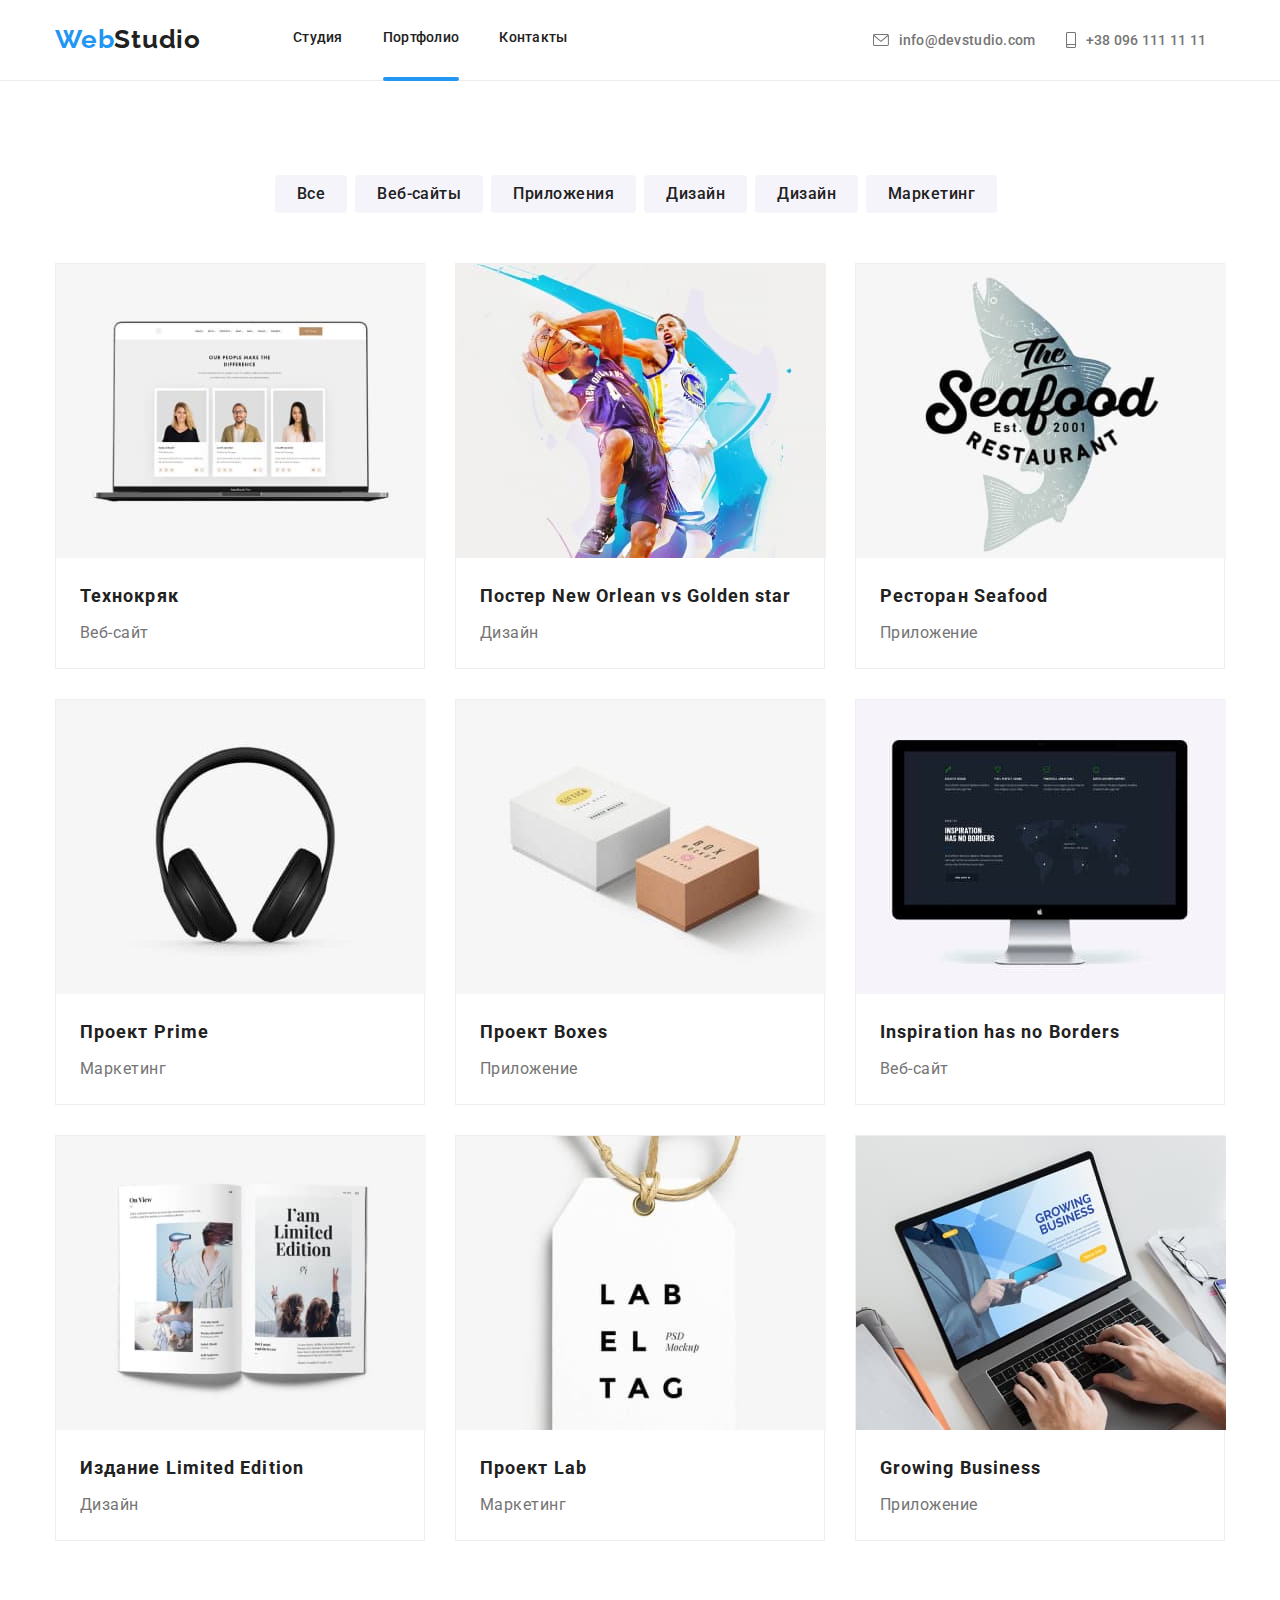
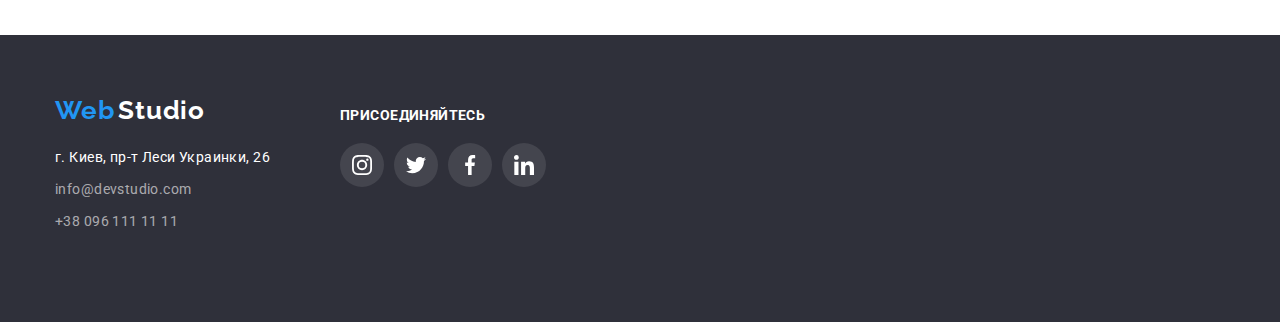
==== portfolio.html @ ade5ae38 "creation" ====
<!DOCTYPE html>
<html lang="en">
  <head>
    <meta charset="UTF-8" />
    <meta name="viewport" content="width=device-width, initial-scale=1.0" />
    <title>portfolio</title>
    <link rel="stylesheet" href="https://cdnjs.cloudflare.com/ajax/libs/modern-normalize/1.0.0/modern-normalize.css" />
    <link
      rel="stylesheet"
      href="https://fonts.googleapis.com/css2?family=Raleway:wght@400;700;800;900&family=Roboto:wght@400;500;700;900&display=swap"
    />
    <link rel="stylesheet" href="./css/styles.css" />
  </head>

  <body>
    <!--шапка страницы-->
    <header class="header">
      <div class="container">
        <nav class="navigation">
          <!--логтип-->
          <a class="logo-link" lang="en" href="WebStudio"><span class="logo-web">Web</span><span class="logo-studio">Studio</span></a>
          <!--ссылки на разделы-->
          <ul class="navigation-list">
            <li class="nav-list-item">
              <a class="navigation-link" href="./index.html" class="link-menu-link">Студия</a>
            </li>
            <li class="nav-list-item">
              <a class="navigation-link current-page-portfolio" href="./portfolio.html" class="link-menu-link">Портфолио</a>
            </li>
            <li class="nav-list-item">
              <a class="navigation-link" href="" class="link-menu-link">Контакты</a>
            </li>
          </ul>
          <!--контактная информация-->
          <address class="address">
            <ul class="address-list-list">
              <li class="address-list-item">
                <a class="address-mail-link link" href="mailto:info@devstudio.com">
                  <svg class="mail-envelope">
                    <use href="./sprite.svg#envelope"></use>
                  </svg>
                  info@devstudio.com</a
                >
              </li>
              <li class="address-list-item">
                <a class="address-tel-link link" href="tel:+380961111111">
                  <svg class="smart">
                    <use href="./sprite.svg#smartphone"></use>
                  </svg>
                  +38 096 111 11 11</a
                >
              </li>
            </ul>
          </address>
        </nav>
      </div>
    </header>
    <main>
      <!--ссылки на виды работ-->
      <section class="completed">
        <div class="container">
          <ul class="knobs">
            <li class="knobs-name">
              <a href="Все"><button class="knobs-item" type="button">Все</button></a>
            </li>
            <li class="knobs-name">
              <a href="Веб-сайты"> <button class="knobs-item" type="button">Веб-сайты</button></a>
            </li>
            <li class="knobs-name">
              <a href="Приложения"> <button class="knobs-item" type="button">Приложения</button></a>
            </li>
            <li class="knobs-name">
              <a href="Дизайн"><button class="knobs-item" type="button">Дизайн</button></a>
            </li>
            <li class="knobs-name">
              <a href="Дизайн"><button class="knobs-item" type="button">Дизайн</button></a>
            </li>
            <li class="knobs-name">
              <a href="Маркетинг"><button class="knobs-item" type="button">Маркетинг</button></a>
            </li>
          </ul>

          <ul class="work-description">
            <li class="work-desc-container">
              <a class="link work-desc-cont-link" href="">
                <div class="box">
                  <img src="./imj-portfolio/imgTechnokryak.jpg" alt="открытый ноутбук с картинкой" width="370" height="294" />
                  <div class="overlay">
                    <p class="what-is-it">
                      Технокряк это современная площадка распространения коронавируса. Компании используют эту платформу для цифрового
                      шпионажа и атак
                      на защищённые сервера конкурентов.
                    </p>
                  </div>
                </div>
                <div class="work-card">
                  <h2 class="company-works">Технокряк</h2>
                  <p class="description">Веб-сайт</p>
                </div>
              </a>
                
            </li>
            <li class="work-desc-container">
              <a class="link work-desc-cont-link" href="">
                <div class="box">
              <img src="./imj-portfolio/imgPoster.jpg" alt="два баскетболиста борются за мяч" width="370" height="294" />
              <div class="overlay">
                <p class="what-is-it">
                  Технокряк это современная площадка распространения коронавируса. Компании используют эту платформу для цифрового
                  шпионажа и атак
                  на защищённые сервера конкурентов.
                </p>
              </div>
              </div>
              <div class="work-card">
                <h2 class="company-works">Постер <span lang="en">New Orlean vs Golden star</span></h2>
                <p class="description">Дизайн</p>
              </div>
              </a>
            </li>
            <li class="work-desc-container">
              <a class="link work-desc-cont-link" href="">
              <div class="box">
              <img src="./imj-portfolio/imgSeaFood.jpg" alt="логотип ресторана" width="370" height="294" />
              <div class="overlay">
                <p class="what-is-it">
                  Технокряк это современная площадка распространения коронавируса. Компании используют эту платформу для цифрового
                  шпионажа и атак
                  на защищённые сервера конкурентов.
                </p>
              </div>
              </div>
              <div class="work-card">
                <h2 class="company-works">Ресторан <span lang="en">Seafood</span></h2>
                <p class="description">Приложение</p>
              </div>
              </a>
            </li>
            <li class="work-desc-container">
              <a class="link work-desc-cont-link" href="">
                <div class="box">
              <img src="./imj-portfolio/imgPrime.jpg" alt="наушники" width="370" height="294" />
              <div class="overlay">
                <p class="what-is-it">
                  Технокряк это современная площадка распространения коронавируса. Компании используют эту платформу для цифрового
                  шпионажа и атак
                  на защищённые сервера конкурентов.
                </p>
              </div>
              </div>
              <div class="work-card">
                <h2 class="company-works">Проект<span lang="en"> Prime</span></h2>
                <p class="description">Маркетинг</p>
              </div>
              </a>

            </li>
            <li class="work-desc-container">
              <a class="link work-desc-cont-link" href="">
                <div class="box">
              <img src="./imj-portfolio/imgBoxes.jpg" alt="две коробки" width="370" height="294" />
              <div class="overlay">
                <p class="what-is-it">
                  Технокряк это современная площадка распространения коронавируса. Компании используют эту платформу для цифрового
                  шпионажа и атак
                  на защищённые сервера конкурентов.
                </p>
              </div>
              </div>
              <div class="work-card">
                <h2 class="company-works">Проект <span lang="en"> Boxes</span></h2>
                <p class="description">Приложение</p>
              </div>
              </a>
            </li>
            <li class="work-desc-container">
              <a class="link work-desc-cont-link" href="">
                <div class="box">
              <img src="./imj-portfolio/imgInspiration.jpg" alt="монитор" width="370" height="294" />
              <div class="overlay">
                <p class="what-is-it">
                  Технокряк это современная площадка распространения коронавируса. Компании используют эту платформу для цифрового
                  шпионажа и атак
                  на защищённые сервера конкурентов.
                </p>
              </div>
              </div>
              <div class="work-card">
                <h2 class="company-works"><span lang="en">Inspiration has no Borders</span></h2>
                <p class="description">Веб-сайт</p>
              </div>
              </a>
            </li>
            <li class="work-desc-container">
              <a class="link work-desc-cont-link" href="">
                <div class="box">
              <img src="./imj-portfolio/imgIimitedEdition.jpg" alt="открытая книга" width="370" height="294" />
              <div class="overlay">
                <p class="what-is-it">
                  Технокряк это современная площадка распространения коронавируса. Компании используют эту платформу для цифрового
                  шпионажа и атак
                  на защищённые сервера конкурентов.
                </p>
              </div>
              </div>
              <div class="work-card">
                <h2 class="company-works">Издание <span lang="en">Limited Edition</span></h2>
                <p class="description">Дизайн</p>
              </div>
              </a>
            </li>
            <li class="work-desc-container">
              <a class="link work-desc-cont-link" href="">
                <div class="box">
              <img src="./imj-portfolio/imgLab.jpg" alt="красивая этикетка" width="370" height="294" />
              <div class="overlay">
                <p class="what-is-it">
                  Технокряк это современная площадка распространения коронавируса. Компании используют эту платформу для цифрового
                  шпионажа и атак
                  на защищённые сервера конкурентов.
                </p>
              </div>
              </div>
              <div class="work-card">
                <h2 class="company-works">Проект <span lang="en">Lab</span></h2>
                <p class="description">Маркетинг</p>
              </div>
              </a>
            </li>
            <li class="work-desc-container">
              <a class="link work-desc-cont-link" href="">
                <div class="box">
              <img src="./imj-portfolio/imgGrowing.jpg" alt="работа на ноутбуке" width="370" height="294" />
              <div class="overlay">
                <p class="what-is-it">
                  Технокряк это современная площадка распространения коронавируса. Компании используют эту платформу для цифрового
                  шпионажа и атак
                  на защищённые сервера конкурентов.
                </p>
              </div>
              </div>
              <div class="work-card">
                <h2 class="company-works"><span lang="en">Growing Business</span></h2>
                <p class="description">Приложение</p>
              </div>
              </a>
            </li>
          </ul>
        </div>
      </section>
    </main>
    <footer class="footer-dark">
      <div class="container">
        <address class="address">
          <div class="logo-container">
            <a class="logo-link" href="WebStudio"><span class="logo-web">Web</span> <span class="logo-studio-footer">Studio</span></a>
            <ul class="footer-list">
              <li>
                <a class="footer-map" href="https://goo.gl/maps/9hXhkvQrHoETYkARA" target="_blank">
                  <p class="text">г. Киев, пр-т Леси Украинки, 26</p>
                </a>
              </li>
              <li>
                <a class="footer-mail" href="mailto:info@example.com">info@devstudio.com</a>
              </li>
              <li>
                <a class="footer-tel" href="tel:+380961111111">+38 096 111 11 11</a>
              </li>
            </ul>
          </div>

          <div class="social-links-footer">
            <h3 class="unite">ПРИСОЕДИНЯЙТЕСЬ</h3>
            <ul class="footer-social-networks-list">
              <li class="footer-social-networks-item">
                <a class="footer-social-networks-icon" href="">
                  <svg class="footer-svg">
                    <use href="./sprite.svg#instagram-2-2"></use>
                  </svg>
                </a>
              </li>
              <li class="footer-social-networks-item">
                <a class="footer-social-networks-icon" href="">
                  <svg class="footer-svg">
                    <use href="./sprite.svg#twitter"></use>
                  </svg>
                </a>
              </li>
              <li class="footer-social-networks-item">
                <a class="footer-social-networks-icon" href="">
                  <svg class="footer-svg">
                    <use href="./sprite.svg#facebook"></use>
                  </svg>
                </a>
              </li>
              <li class="footer-social-networks-item">
                <a class="footer-social-networks-icon" href="">
                  <svg class="footer-svg">
                    <use href="./sprite.svg#linkedin"></use>
                  </svg>
                </a>
              </li>
            </ul>
          </div>
        </address>
      </div>
    </footer>
  </body>
</html>
---- css/styles.css ----
:root {
  --accent-font: "Roboto", sans-serif;
  --secondary-font: "Raleway", sans-serif;
  --accent-color: #757575;
  --secondary-color: #212121;
  --hover-color: #2196f3;
}
html {
  box-sizing: border-box;
}
*,
*::before,
*::after {
  margin: 0;
  padding: 0;
}

body {
  font-family: "Roboto", sans-serif;
  font-style: normal;
}
img {
  display: block;
}

ul {
  list-style: none;
  display: flex;
}

a {
  text-decoration: none;
}
p,
ul,
h1,
h2,
h3 {
  margin: 0;
  padding: 0;
}

.container {
  width: 1200px;
  margin-left: auto;
  margin-right: auto;
  padding-left: 15px;
  padding-right: 15px;
  /*outline: 1px solid red;*/
  /*background-color: aqua;*/
}

.section {
  padding-top: 94px;
  /*padding-bottom: 94px;*/
}
/*.flexbox {
  display: flex;
}*/
.link {
  text-decoration: none;
}

.list {
  display: flex;
  flex-direction: row;
  list-style: none;
}

/*header*/
/*.header {
  display: flex;
  align-items: baseline;
  padding-top: 24px;
  padding-bottom: 25px;
  background-color: #ffffff;
}*/
/*BACKDROP!!!*/
.backdrop {
  position: fixed;
  top: 0;
  left: 0;
  width: 100%;
  height: 100%;
  background-color: rgba(0, 0, 0, 0.2);
}
.modal {
  position: absolute;
  top: 50%;
  left: 50%;
  transform: translate(-50%, -50%);
  width: 528px;
  height: 581px;
  background-color: #ffffff;
  box-shadow: 0px 1px 3px rgba(0, 0, 0, 0.12), 0px 1px 1px rgba(0, 0, 0, 0.14), 0px 2px 1px rgba(0, 0, 0, 0.2);
  border-radius: 4px;
  transform: translate(-50%, -50%);
  transition: transform 500ms cubic-bezier(0.4, 0, 0.2, 1);
}
.backdrop.is-hidden {
  visibility: hidden;
  opacity: 0;
  pointer-events: none;
}

.backdrop.is-hidden .modal {
  transform: translate(-50%, -200%);
}
.close-button {
  position: absolute;
  top: 8px;
  right: 8px;
  width: 30px;
  height: 30px;
  border: 1px solid rgba(0, 0, 0, 0.1);
  border-radius: 50%;
  background-color: #fff;
  /*cursor: pointer;*/
}
.close-pic {
  position: absolute;
  width: 11px;
  height: 11px;
  top: 0;
  left: 0;
  color: #000000;
  padding-top: 8px;
  padding-bottom: 10px;
  cursor: pointer;
}

.header {
  padding-top: 24px;
  padding-bottom: 25px;
  background-color: #ffffff;
}
header {
  border-bottom: 1px solid #ececec;
}

.header .container {
  display: flex;
}

.logo-web {
  font-family: "Raleway", sans-serif;
  text-decoration: none;
  font-style: normal;
  font-weight: bold;
  font-size: 26px;
  line-height: 31px;
  /* identical to box height */
  letter-spacing: 0.03em;
  color: #2196f3;
}
.logo-studio {
  font-family: "Raleway", sans-serif;
  text-decoration: none;
  font-style: normal;
  font-weight: bold;
  font-size: 26px;
  line-height: 31px;
  /* identical to box height */
  letter-spacing: 0.03em;
  color: #212121;
}

.navigation {
  display: flex;
  align-items: center;
}

.navigation-list {
  display: flex;
  margin-left: 92px;
}
.nav-list-item:not(:last-child) {
  margin-right: 40px;
}
.address-list-list {
  font-style: normal;
  display: flex;
  align-items: center;
  margin-left: 305px; /*auto;*/
  /*align-items: baseline;*/
}
.address {
  display: flex;
  font-style: normal;
}

.address-list-item:not(:last-child) {
  margin-right: 30px;
}

.navigation-link {
  color: var(--secondary-color);
  font-family: "Roboto", sans-serif;
  font-style: normal;
  font-weight: 500;
  font-size: 14px;
  line-height: 1.143;
  letter-spacing: 0.02em;
  transition: all 250ms cubic-bezier(0.4, 0, 0.2, 1);
  /*position: absolute;
  /*color: var(--secondary-color);*/
}
.current-page-studio::after,
.current-page-portfolio::after {
  content: "";
  display: block;
  width: 100%px;
  height: 4px;
  background-color: var(--hover-color);
  bottom: -30px;
  position: relative;
  border-radius: 2px;
}
/*.nav-list-item {
  position: relative;
}*/
.mail-envelope {
  /*display: block;*/
  width: 16px;
  height: 12px;
  margin-right: 10px;
  fill: currentcolor;
  /*background-color: var(--accent-color);*/
}

.smart {
  width: 10px;
  height: 16px;
  margin-right: 10px;
  fill: var(--accent-color);
}
.address-mail-link {
  display: flex;
  align-items: center;
  transition: all 250ms cubic-bezier(0.4, 0, 0.2, 1);
}
.address-tel-link {
  display: flex;
  align-items: center;
  transition: all 250ms cubic-bezier(0.4, 0, 0.2, 1);
}
.address-mail-link:hover .mail-envelope,
.address-tel-link:hover .smart,
.address-mail-link:focus .mail-envelope,
.address-tel-link:focus .smart {
  fill: var(--hover-color);
}
.address-mail-link,
.address-tel-link {
  font-family: "Roboto", sans-serif;
  font-style: normal;
  font-weight: 500;
  font-size: 14px;
  line-height: 1.143;
  letter-spacing: 0.02em;
  color: var(--accent-color);
}

.navigation-link:hover,
.navigation-link:focus,
.address-mail-link:hover,
.address-mail-link:focus,
.address-tel-link:hover,
.address-tel-link:focus {
  color: var(--hover-color);
  transition: all 250ms cubic-bezier(0.4, 0, 0.2, 1);
}
.navigation-link:hover::after,
.navigation-link:focus::after {
  fill: var(--hover-color);
  transition: all 250ms cubic-bezier(0.4, 0, 0.2, 1);
}

/*heroooooooo*/

.hero {
  border-top: var(--accent-color);
  background-image: linear-gradient(rgba(47, 48, 58, 0.4), rgba(47, 48, 58, 0.4)), url(../imj/hero-imj-compressed.jpg);
  background-color: #2f303a;
  background-repeat: no-repeat;
  /*background-position: 50% 50%;*/
  background-size: cover;
  text-align: center;
  padding-top: 200px;
  padding-bottom: 200px;
}

.container-hero {
  text-align: center;
}
.hero-title {
  max-width: 696px;
  font-weight: 900;
  font-size: 44px;
  line-height: 1.364;
  letter-spacing: 0.06em;
  text-transform: uppercase;
  color: #ffffff;
  margin-left: auto;
  margin-right: auto;
  margin-bottom: 30px;
}

.modal-btn {
  display: inline-flexbox;
  border-style: none;
  /*min-width: 200px;*/
  font-family: var(--accent-font);
  font-weight: 700;
  font-size: 16px;
  line-height: 1.875;
  letter-spacing: 0.06em;
  text-align: center;
  text-decoration: none;
  text-align: center;
  color: #ffffff;
  background-color: var(--hover-color);
  border-radius: 4px;
  padding: 10px 32px;
  min-width: 200px;
  transition: all 250ms cubic-bezier(0.4, 0, 0.2, 1);
  /*width: 200px;
  height: 50px;
  /*margin: 10px, 32px;*/
  /*padding: 10px, 32px;*/
}

.modal-btn:hover,
.modal-btn:focus {
  background-color: white;
  color: var(--hover-color);
  border-radius: 4px;
}

/*Advantage*/

/*.section advantage {
  /*padding-top: 94px;
  /*padding-bottom: 94px;
}*/

.container {
  width: 1200px;
  margin-left: auto;
  margin-right: auto;
  padding-left: 15px;
  padding-right: 15px;
}
.advantage-list {
  display: flex;
  justify-content: space-between;
  margin-bottom: 0px;
}
.advantage-list-item {
  width: 270px;
}

.advantage-title {
  margin-top: 30px;
  margin-bottom: 10px;
  font-weight: 700;
  font-size: 14px;
  line-height: 1.143;
  letter-spacing: 0.03em;
  text-transform: uppercase;
  color: var(--secondary-color);
}

.advantage-list-item::before {
  display: block;
  content: "";
  height: 120px;
  background-color: #f5f4fa;
  background-repeat: no-repeat;
  background-position: center;
  border-radius: 4px;
}

.pic-antena::before {
  background-image: url(../svg/antenna.svg);
}

.pic-clock::before {
  background-image: url(../svg/clock.svg);
}

.pic-diagram::before {
  background-image: url(../svg/diagram.svg);
}

.pic-astronaut::before {
  background-image: url(../svg/astronaut.svg);
}

.advantage-description {
  /*margin-bottom: 94px;*/
  padding: 270px, 75px;
  font-weight: 400;
  font-size: 14px;
  line-height: 1.714;
  letter-spacing: 0.03em;
  color: var(--accent-color);
}
.last {
  margin-bottom: 0px;
}
/*.advantage-list,
.advantage-list-item,*/
.advantage-title {
  /*margin-top: 0px;*/
  margin-bottom: 10px;
}

.advantage-item::before {
  content: "";
  width: 270px;
  height: 120px;
}

/*profile*/

.section profile {
  margin-top: 94px;
  margin-bottom: 94px;
}
.profile {
  margin-bottom: 50px;
  font-weight: 700;
  font-size: 36px;
  line-height: 1.167;
  text-align: center;
  letter-spacing: 0.03em;
  color: var(--secondary-color);
}
.profile-description {
  display: flex;
  justify-content: space-between;
}
.profile-list-img {
  margin-right: 30px;
  margin-left: 0px;
  width: 370px;
  height: 294px;
}
.profile-pic-last {
  position: relative;
  margin-left: 0px;
}
.profile-pic {
  position: relative;
}
.profile-item {
  display: flex;
  position: absolute;
  bottom: 0px;
  justify-content: center;
  align-items: center;
  width: 100%;
  height: 70px;
  background: rgba(47, 48, 58, 0.8);
}
.profile-label {
  font-weight: 900;
  font-size: 14px;
  line-height: 1.143;
  text-align: center;
  letter-spacing: 0.03em;
  text-transform: uppercase;
  color: #ffffff;
}
/*TEAM*/

.title-team {
  margin-bottom: 50px;
  border-top: 0px;
  font-weight: 700;
  font-size: 36px;
  line-height: 1.167;
  text-align: center;
  letter-spacing: 0.03em;
  color: var(--secondary-color);
}

.workers {
  background-color: #f5f4fa;
  padding-top: 94px;
  padding-bottom: 94px;
}

.team-list {
  display: flex;
  justify-content: space-between;
  align-items: center;
  /*flex-wrap: nowrap;*/
}
.name-description {
  margin-top: 30px;
}

.member-list-subtitle {
  margin-bottom: 10px;
  font-weight: 500;
  font-size: 16px;
  line-height: 1.187;
  text-align: center;
  letter-spacing: 0.03em;
}
.item-team {
  width: 270px;
  background: #ffffff;
  box-shadow: 0px 1px 3px rgba(0, 0, 0, 0.12), 0px 1px 1px rgba(0, 0, 0, 0.14), 0px 2px 1px rgba(0, 0, 0, 0.2);
  border-radius: 0px 0px 4px 4px;
}

.members-list {
  display: flex;
  justify-content: space-between;
}

.member-list-description {
  font-weight: 400;
  font-size: 16px;
  line-height: 1;
  text-align: center;
  letter-spacing: 0.03em;
  color: var(--accent-color);
}
.img-team {
  display: block;
}
.social-networks-list {
  margin-top: 16px;
  margin-right: 32px;
  margin-bottom: 30px;
  margin-left: 32px;
  display: inline-flex;
  align-items: center;
}
.social-networks-icon {
  display: inline-flex;
  width: 44px;
  height: 44px;
  justify-content: center;
  align-items: center;
  margin-right: 10px;
  border-radius: 50%;
  transition: all 250ms cubic-bezier(0.4, 0, 0.2, 1);
}
/*.social-networks-item:hover {
  /*background-color: var(--hover-color);
  fill: #ffffff;
}*/
.social-networks-icon {
  fill: var(--accent-color);
  background-color: #ffffff;
  transition: all 250ms cubic-bezier(0.4, 0, 0.2, 1);
  /*fill: #ffffff;*/
}
.social-networks-icon:hover {
  background-color: var(--hover-color);
  fill: #ffffff;
}

/*.sl-icon {
  width: 20px;
  height: 20px;
  fill: #afb1b8;
}*/

/*CLIENTS*/
.clients {
  padding-top: 94px;
  padding-bottom: 94px;
}

.klients {
  margin-bottom: 50px;
  border-top: 0px;
  font-weight: 700;
  font-size: 36px;
  line-height: 1.167;
  text-align: center;
  letter-spacing: 0.03em;
  color: var(--secondary-color);
}
.client-list {
  display: inline-flex;
  align-items: center;
  /*margin-right: 215px;*/
}
.client-item {
  display: flex;
}
.company {
  display: flex;
  width: 170px;
  height: 90px;
  justify-content: center;
  align-items: center;
  margin-right: 10px;
  border-radius: 4px;
  border: 1px solid var(--accent-color);
  margin-right: 30px;
  fill: var(--accent-color);
  transition: all 250ms cubic-bezier(0.4, 0, 0.2, 1);
}
.company:hover {
  border-color: var(--hover-color);
  fill: var(--hover-color);
}

/*FOOOOOOTER*/
.footer-description {
  font-style: normal;
  font-weight: 400;
  font-size: 14px;
  line-height: 1.714;
  letter-spacing: 0.03em;
  color: #ffffff;
}
.logo-studio-footer {
  font-family: "Raleway", sans-serif;
  text-decoration: none;
  font-style: normal;
  font-weight: bold;
  font-size: 26px;
  line-height: 31px;
  /* identical to box height */
  letter-spacing: 0.03em;
  color: #ffffff;
}

/*footer address {
  
}*/
/*.footer-first {
  margin-right: 80px;
}*/
.logo-container {
  display: block;
  margin-bottom: 20px;
}
.footer-map {
  display: inline-block;
  font-weight: 400;
  font-size: 14px;
  font-style: normal;
  line-height: 1.714;
  letter-spacing: 0.03em;
  color: #ffffff;
  margin-bottom: 8px;
}
.footer-mail,
.footer-tel {
  display: inline-block;
  font-weight: 400;
  font-size: 14px;
  font-style: normal;
  line-height: 1.714;
  letter-spacing: 0.03em;
  color: rgba(255, 255, 255, 0.6);
  margin-bottom: 8px;
}
.footer-list {
  display: flex;
  flex-direction: column;
  margin-top: 20px;
}
.social-links-footer {
  display: flex;
  width: 206px;
  /*height: 80px;
  padding-top: 12px;*/
}
.unite {
  font-weight: 700;
  font-size: 14px;
  line-height: 1.143;
  letter-spacing: 0.03em;
  text-transform: uppercase;
  color: #ffffff;
  text-align: start;
  margin-bottom: 20px;
  font-style: normal;
}
.social-links-footer {
  display: flex;
  margin-top: 12px;
  margin-left: 70px;
  flex-direction: column;
}
.footer-social-networks-list {
  display: flex;
  width: 206px;
  justify-content: space-between;
}
.footer-svg {
  width: 20px;
  height: 20px;
  fill: #ffffff;
}
.footer-social-networks-icon {
  display: flex;
  align-items: center;
  justify-content: center;
  width: 44px;
  height: 44px;
  border-radius: 50%;
  background: rgba(255, 255, 255, 0.1);
  transition: all 250ms cubic-bezier(0.4, 0, 0.2, 1);
}
.footer-social-networks-icon:hover,
.footer-social-networks-icon:focus {
  background-color: var(--hover-color);
}

.footer-social-networks-icon:hover .footer-svg,
.footer-social-networks-icon:focus .footer-svg {
  fill: #ffffff;
}

.footer-dark {
  background: #2f303a;
  padding-top: 60px;
  padding-bottom: 60px;
}
/*------------------------------------ END of Index-----------------*/

/*------------------PORTFOLIO----------------*/

.completed {
  padding-top: 94px;
  padding-bottom: 94px;
}
.knobs {
  display: flex;
  justify-content: center;
  margin-bottom: 50px;
}
/*.project-filter-item + .project-filter-item {
  margin-left: 8px;
}*/
.knobs-item {
  padding: 6px 22px;
  border-radius: 4px;
  font-weight: 500;
  font-size: 16px;
  line-height: 1.625;
  text-align: center;
  letter-spacing: 0.03em;
  color: var(--secondary-color);
  background-color: #f5f4fa;
  border: transparent;
  transition: all 250ms cubic-bezier(0.4, 0, 0.2, 1);
}

.knobs-item:hover,
.knobs-item:focus {
  color: #ffffff;
  background-color: var(--hover-color);
  box-shadow: 0px 3px 1px rgba(0, 0, 0, 0.1), 0px 1px 2px rgba(0, 0, 0, 0.08), 0px 2px 2px rgba(0, 0, 0, 0.12);
}

.knobs-item {
  margin-right: 8px;
}

/* WHAT WE Do*/
.work-description {
  display: flex;
  flex-wrap: wrap;
}
.work-desc-container {
  width: 370px;
  background: #ffffff;
  border: 1px solid #eeeeee;
  transition: all 250ms cubic-bezier(0.4, 0, 0.2, 1);
}
.work-desc-container:not(:nth-child(3n)) {
  margin-right: 30px;
}

.work-desc-container:not(:nth-child(n + 7)) {
  margin-bottom: 30px;
}
.work-desc-container:hover,
.work-desc-container:focus {
  box-shadow: 0px 1px 1px rgba(0, 0, 0, 0.12), 0px 4px 4px rgba(0, 0, 0, 0.06), 1px 4px 6px rgba(0, 0, 0, 0.16);
}
.box {
  width: 370px;
  height: 294px;
  position: relative;
  overflow: hidden;
}
.work-desc-container:hover .overlay {
  transform: translatey(0);
}

.overlay {
  position: absolute;
  top: 0;
  left: 0;
  width: 100%;
  height: 100%;
  background-color: rgba(33, 150, 243, 0.9);

  transform: translatey(100%);
  transition: transform 250ms ease;
}

.what-is-it {
  position: absolute;
  top: 0;

  width: 100%;
  height: 100%;
  padding-top: 63px;
  padding-left: 24px;
  padding-bottom: 63px;
  padding-right: 24px;
  font-family: Roboto;
  font-style: normal;
  font-weight: normal;
  font-size: 18px;
  line-height: 28px;
  /* or 156% */
  letter-spacing: 0.03em;
  color: #ffffff;
}

.work-card {
  padding: 20px 24px;
}
.company-works {
  margin-bottom: 4px;
  font-weight: 700;
  font-size: 18px;
  line-height: 2;
  letter-spacing: 0.06em;
  color: var(--secondary-color);
}
.description {
  font-family: Roboto;
  font-style: normal;
  font-weight: normal;
  font-size: 16px;
  line-height: 1.875;
  letter-spacing: 0.03em;
  color: var(--accent-color);
}
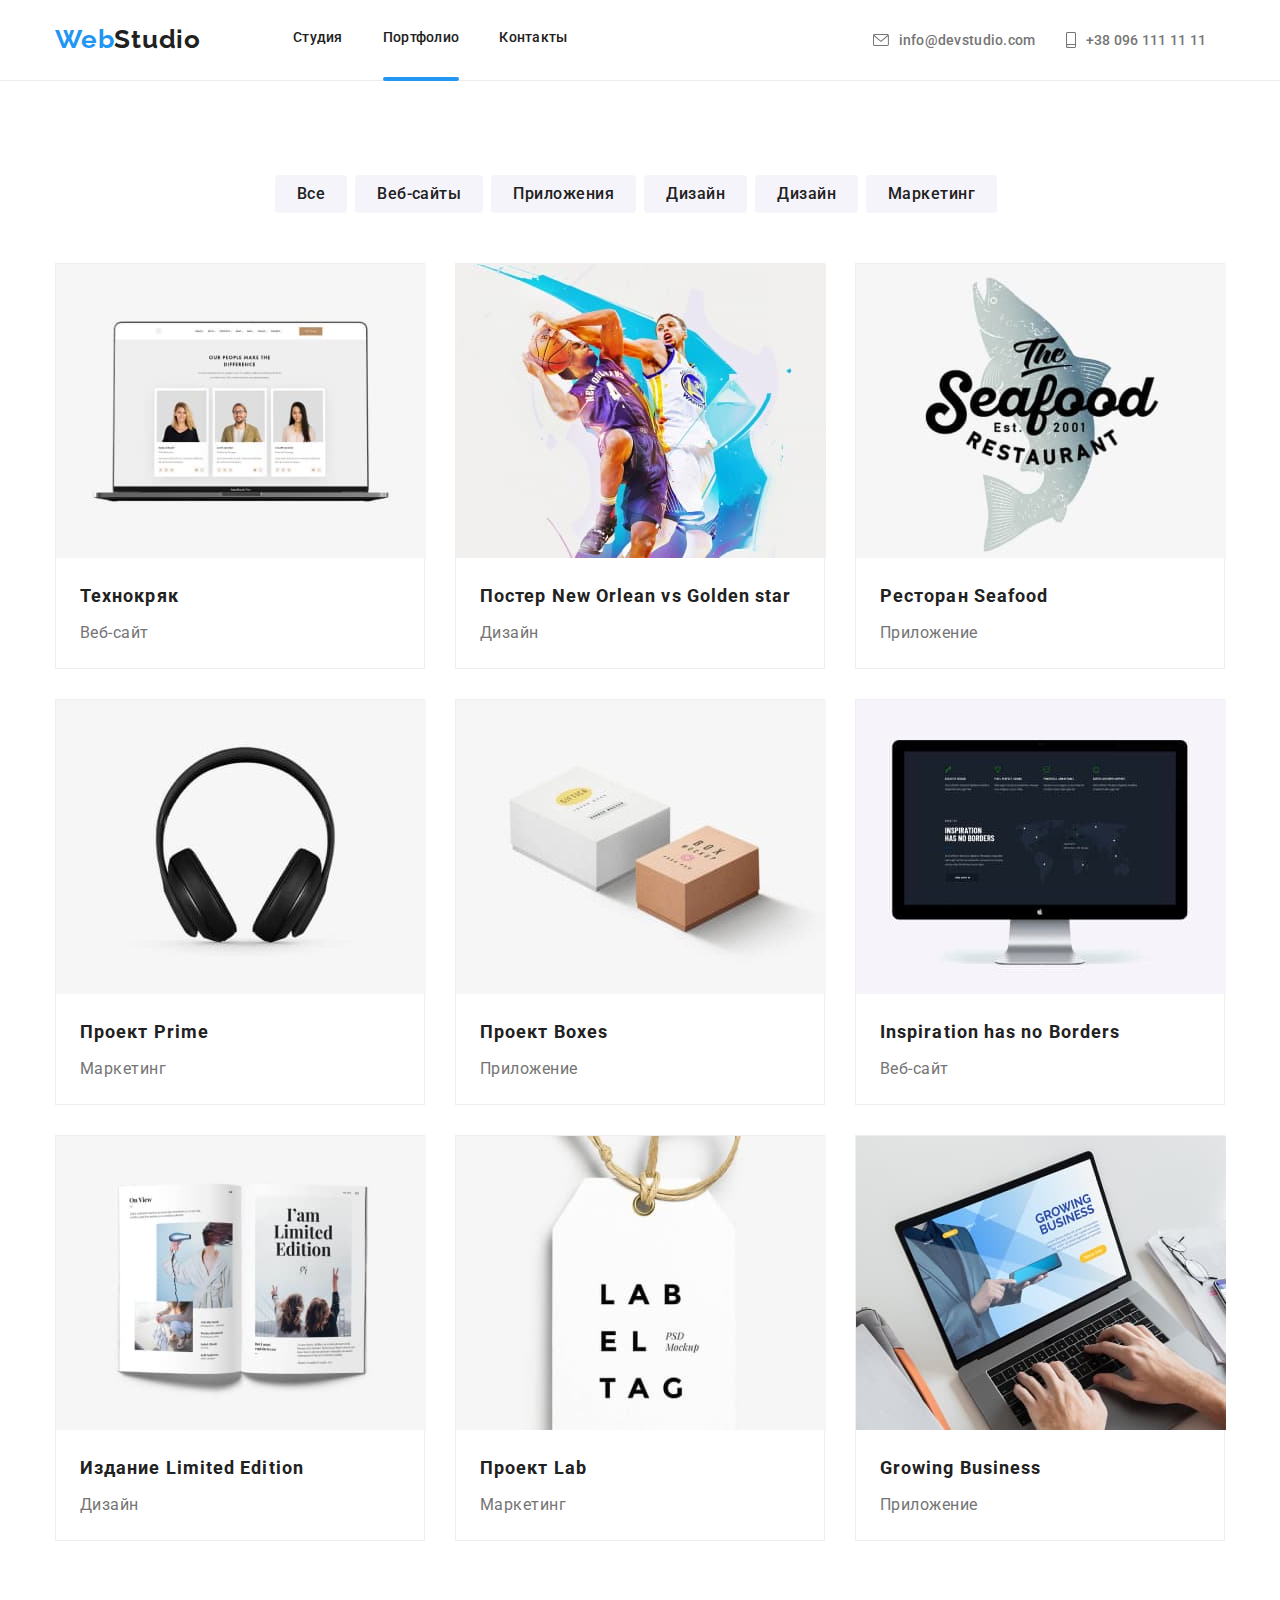
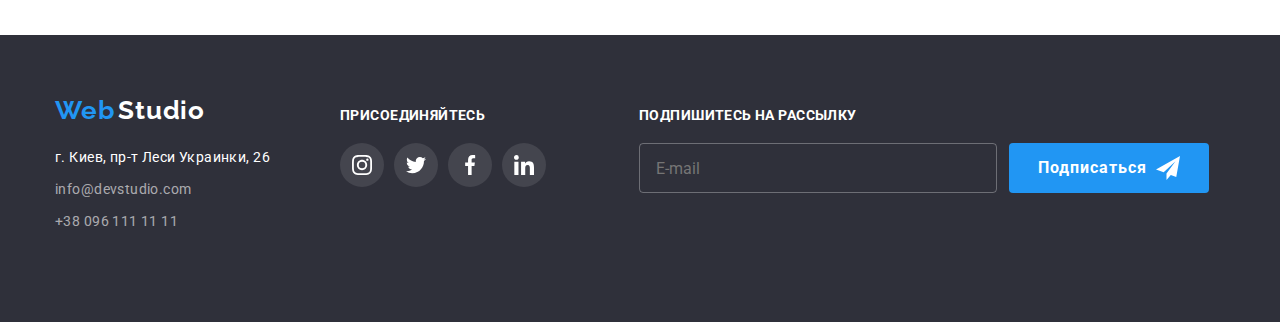
==== commit befe02f0: "adds forms" ====
--- a/portfolio.html
+++ b/portfolio.html
@@ -302,6 +302,13 @@
               </li>
             </ul>
           </div>
+          <div class="form-wraper">
+            <h3 class="sub-us">ПОДПИШИТЕСЬ НА РАССЫЛКУ</h3>
+            <form action="#" method="GET" class="subscribe-form">
+              <input type="email" class="subscribe-form-input" placeholder="E-mail">
+              <button type="submit" class="subscribe-button iconsend">Подписаться</button>
+            </form>
+          </div>
         </address>
       </div>
     </footer>
--- a/css/styles.css
+++ b/css/styles.css
@@ -96,6 +96,7 @@
   border-radius: 4px;
   transform: translate(-50%, -50%);
   transition: transform 500ms cubic-bezier(0.4, 0, 0.2, 1);
+  padding: 40px;
 }
 .backdrop.is-hidden {
   visibility: hidden;
@@ -118,14 +119,16 @@
   /*cursor: pointer;*/
 }
 .close-pic {
-  position: absolute;
+  /*position: absolute;*/
   width: 11px;
   height: 11px;
-  top: 0;
-  left: 0;
-  color: #000000;
-  padding-top: 8px;
-  padding-bottom: 10px;
+  /*top: 0;
+  left: 0;*/
+  fill: #000000;
+  /*justify-content: center;
+  align-items: center;*/
+  /*padding-top: 8px;
+  padding-bottom: 10px;*/
   cursor: pointer;
 }
 
@@ -723,6 +726,71 @@
 .footer-social-networks-icon:focus .footer-svg {
   fill: #ffffff;
 }
+.form-wraper {
+  display: flex;
+  margin-top: 12px;
+  margin-left: 93px;
+  flex-direction: column;
+}
+.subscribe-form {
+  display: inline-flex;
+  align-items: center;
+}
+.subscribe-form-input {
+  width: 358px;
+  height: 50px;
+  /*padding-top: 15px;
+  padding-bottom: 15px;*/
+  padding-left: 16px;
+  background-color: transparent;
+  border: 1px solid rgba(255, 255, 255, 0.3);
+  border-radius: 4px;
+  color: #ffffff;
+}
+.subscribe-button {
+  display: inline-flex;
+  align-items: center;
+  justify-content: space-between;
+  width: 200px;
+  height: 50px;
+  padding: 10px 29px;
+  margin-left: 12px;
+  font-weight: 700;
+  font-size: 16px;
+  font-style: normal;
+  line-height: 1.143;
+  letter-spacing: 0.06em;
+  color: #ffffff;
+  text-align: left;
+  border-style: none;
+  background-color: var(--hover-color);
+  border-radius: 4px;
+}
+.subscribe-button::after {
+  display: block;
+  content: "";
+  width: 24px;
+  height: 24px;
+  background-color: transparent;
+  background-repeat: no-repeat;
+  background-position: center;
+  /*border-radius: 4px;*/
+}
+
+.iconsend::after {
+  background-image: url(../svg/iconsend.svg);
+}
+.sub-us {
+  font-weight: 700;
+  font-size: 14px;
+  line-height: 1.143;
+  letter-spacing: 0.03em;
+  text-transform: uppercase;
+  color: #ffffff;
+  text-align: start;
+  margin-bottom: 20px;
+  font-style: normal;
+}
 
 .footer-dark {
   background: #2f303a;
@@ -854,3 +922,38 @@
   letter-spacing: 0.03em;
   color: var(--accent-color);
 }
+/*=========MODAL-FORM=========*/
+.information-form {
+  display: flex;
+  flex-direction: column;
+}
+.information-input {
+  display: block;
+  width: 100%;
+  height: 40px;
+  border: 1px solid rgba(33, 33, 33, 0.2);
+  border-radius: 4px;
+  margin-top: 4px;
+}
+.form-message {
+  display: block;
+  width: 100%;
+  height: 120px;
+  border: 1px solid rgba(33, 33, 33, 0.2);
+  border-radius: 4px;
+  resize: none;
+  margin-top: 4px;
+  margin-bottom: 20px;
+}
+.form-field {
+  position: relative;
+  margin-bottom: 28px;
+}
+/*.form-icon-name {
+  width: 12px;
+  height: 12px;
+  fill: black;
+}*/
+.form-icon {
+  position: absolute;
+}
